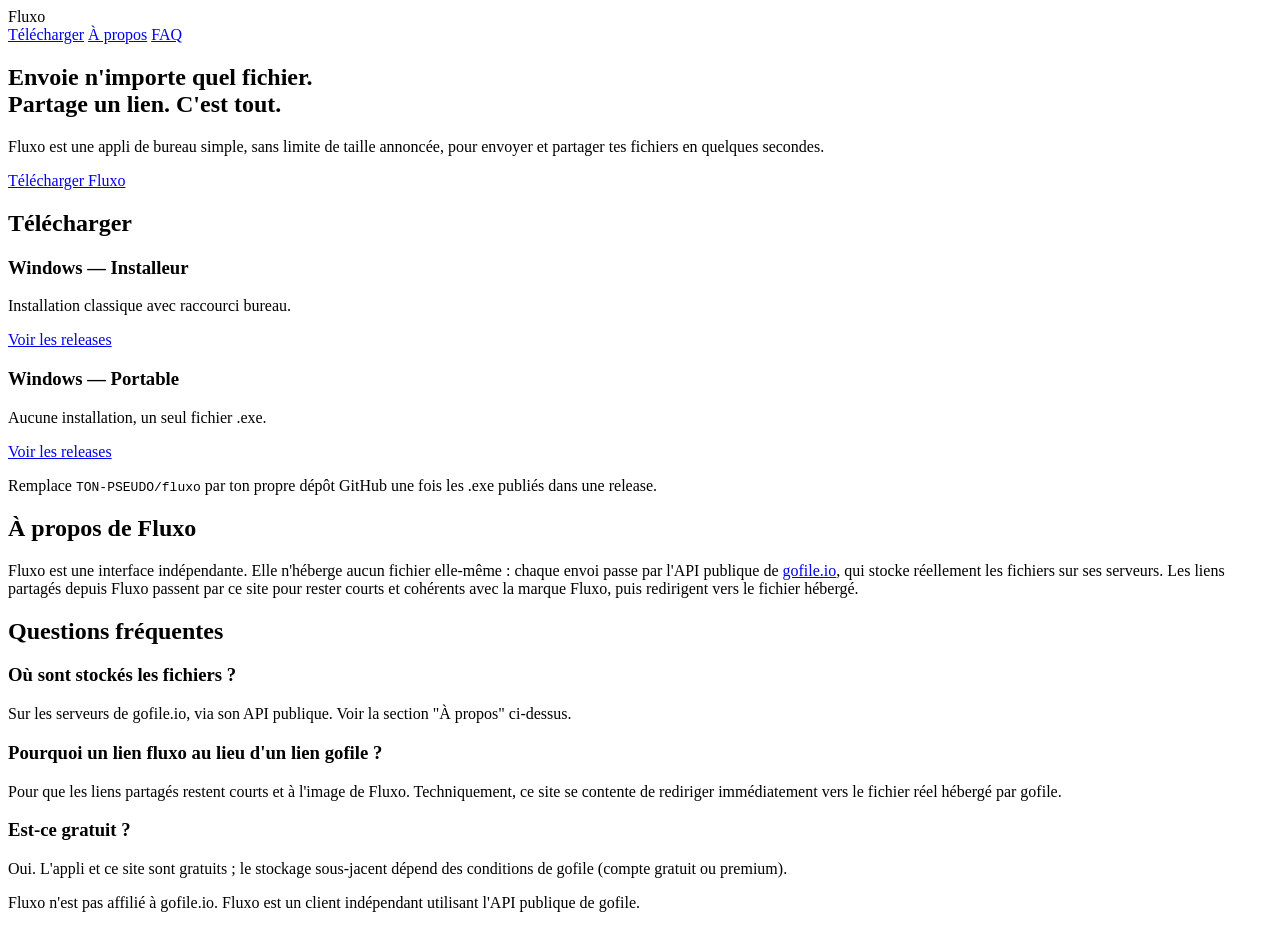
==== index.html @ 8bd1fd04 "Add files via upload" ====
<!DOCTYPE html>
<html lang="fr">
<head>
<meta charset="UTF-8" />
<meta name="viewport" content="width=device-width, initial-scale=1.0" />
<title>Fluxo — Envoie et partage tes fichiers</title>
<meta name="description" content="Fluxo, une appli de bureau simple pour envoyer et partager des fichiers, sans limite de taille." />
<link rel="preconnect" href="https://fonts.googleapis.com">
<link rel="preconnect" href="https://fonts.gstatic.com" crossorigin>
<link href="https://fonts.googleapis.com/css2?family=Space+Grotesk:wght@500;600;700&family=Inter:wght@400;500;600&display=swap" rel="stylesheet">
<link rel="stylesheet" href="style.css" />
</head>
<body>

  <header class="topbar">
    <div class="brand">
      <span class="brand-mark"></span>
      <span class="brand-name">Fluxo</span>
    </div>
    <nav class="topnav">
      <a href="#download">Télécharger</a>
      <a href="#about">À propos</a>
      <a href="#faq">FAQ</a>
    </nav>
  </header>

  <main>
    <section class="hero">
      <h1>Envoie n'importe quel fichier.<br>Partage un lien. C'est tout.</h1>
      <p class="hero-sub">Fluxo est une appli de bureau simple, sans limite de taille annoncée, pour envoyer et partager tes fichiers en quelques secondes.</p>
      <a href="#download" class="btn btn-primary">Télécharger Fluxo</a>
    </section>

    <section id="download" class="section">
      <h2>Télécharger</h2>
      <div class="download-cards">
        <div class="download-card">
          <h3>Windows — Installeur</h3>
          <p>Installation classique avec raccourci bureau.</p>
          <a class="btn btn-secondary" href="https://github.com/TON-PSEUDO/fluxo/releases/latest">Voir les releases</a>
        </div>
        <div class="download-card">
          <h3>Windows — Portable</h3>
          <p>Aucune installation, un seul fichier .exe.</p>
          <a class="btn btn-secondary" href="https://github.com/TON-PSEUDO/fluxo/releases/latest">Voir les releases</a>
        </div>
      </div>
      <p class="hint-text">Remplace <code>TON-PSEUDO/fluxo</code> par ton propre dépôt GitHub une fois les .exe publiés dans une release.</p>
    </section>

    <section id="about" class="section">
      <h2>À propos de Fluxo</h2>
      <p>Fluxo est une interface indépendante. Elle n'héberge aucun fichier elle-même : chaque envoi passe par l'API publique de <a href="https://gofile.io" target="_blank" rel="noopener">gofile.io</a>, qui stocke réellement les fichiers sur ses serveurs. Les liens partagés depuis Fluxo passent par ce site pour rester courts et cohérents avec la marque Fluxo, puis redirigent vers le fichier hébergé.</p>
    </section>

    <section id="faq" class="section">
      <h2>Questions fréquentes</h2>
      <div class="faq-item">
        <h3>Où sont stockés les fichiers ?</h3>
        <p>Sur les serveurs de gofile.io, via son API publique. Voir la section "À propos" ci-dessus.</p>
      </div>
      <div class="faq-item">
        <h3>Pourquoi un lien fluxo au lieu d'un lien gofile ?</h3>
        <p>Pour que les liens partagés restent courts et à l'image de Fluxo. Techniquement, ce site se contente de rediriger immédiatement vers le fichier réel hébergé par gofile.</p>
      </div>
      <div class="faq-item">
        <h3>Est-ce gratuit ?</h3>
        <p>Oui. L'appli et ce site sont gratuits ; le stockage sous-jacent dépend des conditions de gofile (compte gratuit ou premium).</p>
      </div>
    </section>
  </main>

  <footer class="footer">
    <p>Fluxo n'est pas affilié à gofile.io. Fluxo est un client indépendant utilisant l'API publique de gofile.</p>
  </footer>

</body>
</html>
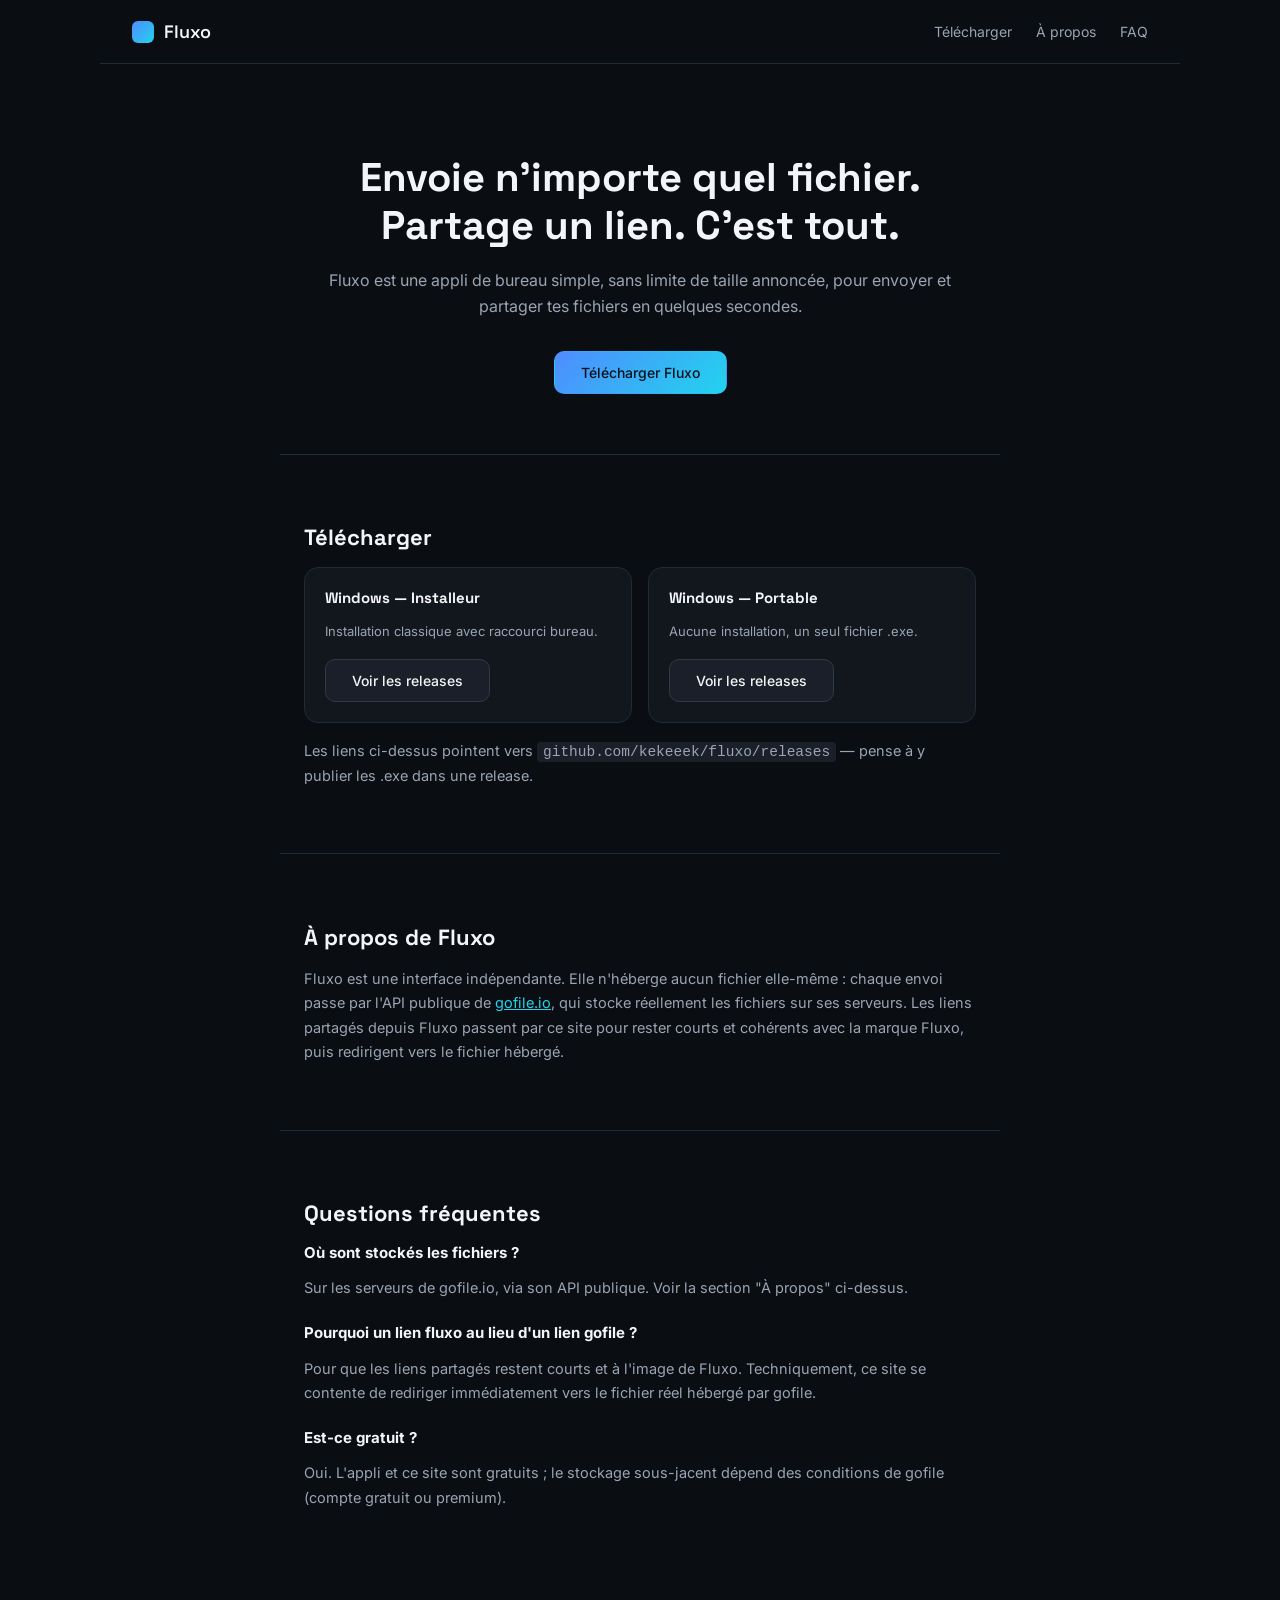
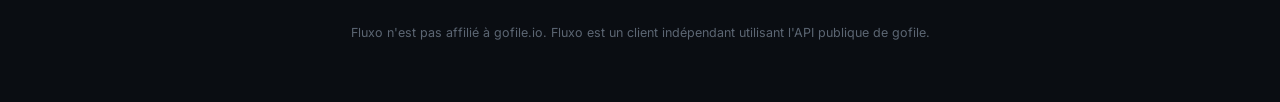
==== commit c73a0fb0: "Add files via upload" ====
--- a/index.html
+++ b/index.html
@@ -37,15 +37,15 @@
         <div class="download-card">
           <h3>Windows — Installeur</h3>
           <p>Installation classique avec raccourci bureau.</p>
-          <a class="btn btn-secondary" href="https://github.com/TON-PSEUDO/fluxo/releases/latest">Voir les releases</a>
+          <a class="btn btn-secondary" href="https://github.com/kekeeek/fluxo/releases/latest">Voir les releases</a>
         </div>
         <div class="download-card">
           <h3>Windows — Portable</h3>
           <p>Aucune installation, un seul fichier .exe.</p>
-          <a class="btn btn-secondary" href="https://github.com/TON-PSEUDO/fluxo/releases/latest">Voir les releases</a>
+          <a class="btn btn-secondary" href="https://github.com/kekeeek/fluxo/releases/latest">Voir les releases</a>
         </div>
       </div>
-      <p class="hint-text">Remplace <code>TON-PSEUDO/fluxo</code> par ton propre dépôt GitHub une fois les .exe publiés dans une release.</p>
+      <p class="hint-text">Les liens ci-dessus pointent vers <code>github.com/kekeeek/fluxo/releases</code> — pense à y publier les .exe dans une release.</p>
     </section>
 
     <section id="about" class="section">
--- a/style.css
+++ b/style.css
@@ -0,0 +1,116 @@
+:root {
+  --bg-deep: #0A0D12;
+  --bg-panel: #12161D;
+  --bg-elevated: #1A1F29;
+  --border: #232935;
+  --border-strong: #313A49;
+
+  --accent-1: #4F8CFF;
+  --accent-2: #22D3EE;
+
+  --text-primary: #F3F5F8;
+  --text-secondary: #9AA4B2;
+  --text-muted: #5C6673;
+
+  --font-display: 'Space Grotesk', 'Inter', sans-serif;
+  --font-body: 'Inter', -apple-system, sans-serif;
+}
+
+* { box-sizing: border-box; }
+
+body {
+  margin: 0;
+  background: var(--bg-deep);
+  color: var(--text-primary);
+  font-family: var(--font-body);
+  -webkit-font-smoothing: antialiased;
+}
+
+a { color: var(--accent-2); }
+
+.brand { display: flex; align-items: center; gap: 10px; }
+.brand-mark {
+  width: 22px;
+  height: 22px;
+  border-radius: 6px;
+  background: linear-gradient(135deg, var(--accent-1), var(--accent-2));
+}
+.brand-name { font-family: var(--font-display); font-weight: 600; font-size: 18px; }
+
+.topbar {
+  display: flex;
+  align-items: center;
+  justify-content: space-between;
+  padding: 20px 32px;
+  border-bottom: 1px solid var(--border);
+  max-width: 1080px;
+  margin: 0 auto;
+}
+
+.topnav { display: flex; gap: 24px; }
+.topnav a { color: var(--text-secondary); text-decoration: none; font-size: 14px; }
+.topnav a:hover { color: var(--text-primary); }
+
+.hero {
+  max-width: 720px;
+  margin: 0 auto;
+  padding: 90px 24px 60px;
+  text-align: center;
+}
+
+.hero h1 {
+  font-family: var(--font-display);
+  font-size: 40px;
+  line-height: 1.2;
+  margin: 0 0 18px;
+}
+
+.hero-sub { color: var(--text-secondary); font-size: 16px; line-height: 1.6; margin-bottom: 32px; }
+
+.btn {
+  display: inline-block;
+  border-radius: 10px;
+  padding: 12px 26px;
+  font-size: 14px;
+  font-weight: 500;
+  text-decoration: none;
+  cursor: pointer;
+  border: 1px solid transparent;
+}
+
+.btn-primary { background: linear-gradient(135deg, var(--accent-1), var(--accent-2)); color: #06121F; }
+.btn-secondary { background: var(--bg-elevated); border-color: var(--border-strong); color: var(--text-primary); }
+
+.section { max-width: 720px; margin: 0 auto; padding: 50px 24px; border-top: 1px solid var(--border); }
+.section h2 { font-family: var(--font-display); font-size: 22px; margin-bottom: 16px; }
+.section p { color: var(--text-secondary); line-height: 1.7; font-size: 14.5px; }
+
+.download-cards { display: flex; gap: 16px; flex-wrap: wrap; margin-bottom: 16px; }
+.download-card {
+  flex: 1;
+  min-width: 220px;
+  background: var(--bg-panel);
+  border: 1px solid var(--border);
+  border-radius: 14px;
+  padding: 20px;
+}
+.download-card h3 { font-family: var(--font-display); font-size: 15px; margin: 0 0 8px; }
+.download-card p { font-size: 13px; margin-bottom: 16px; }
+
+.hint-text { font-size: 12.5px; color: var(--text-muted); }
+.hint-text code { background: var(--bg-elevated); padding: 2px 6px; border-radius: 4px; }
+
+.faq-item { margin-bottom: 22px; }
+.faq-item h3 { font-size: 15px; margin: 0 0 6px; color: var(--text-primary); }
+
+.footer { text-align: center; padding: 30px 24px 50px; color: var(--text-muted); font-size: 12.5px; }
+
+.redirect-page {
+  height: 100vh;
+  display: flex;
+  flex-direction: column;
+  align-items: center;
+  justify-content: center;
+  gap: 16px;
+}
+.redirect-text { color: var(--text-secondary); font-size: 14px; }
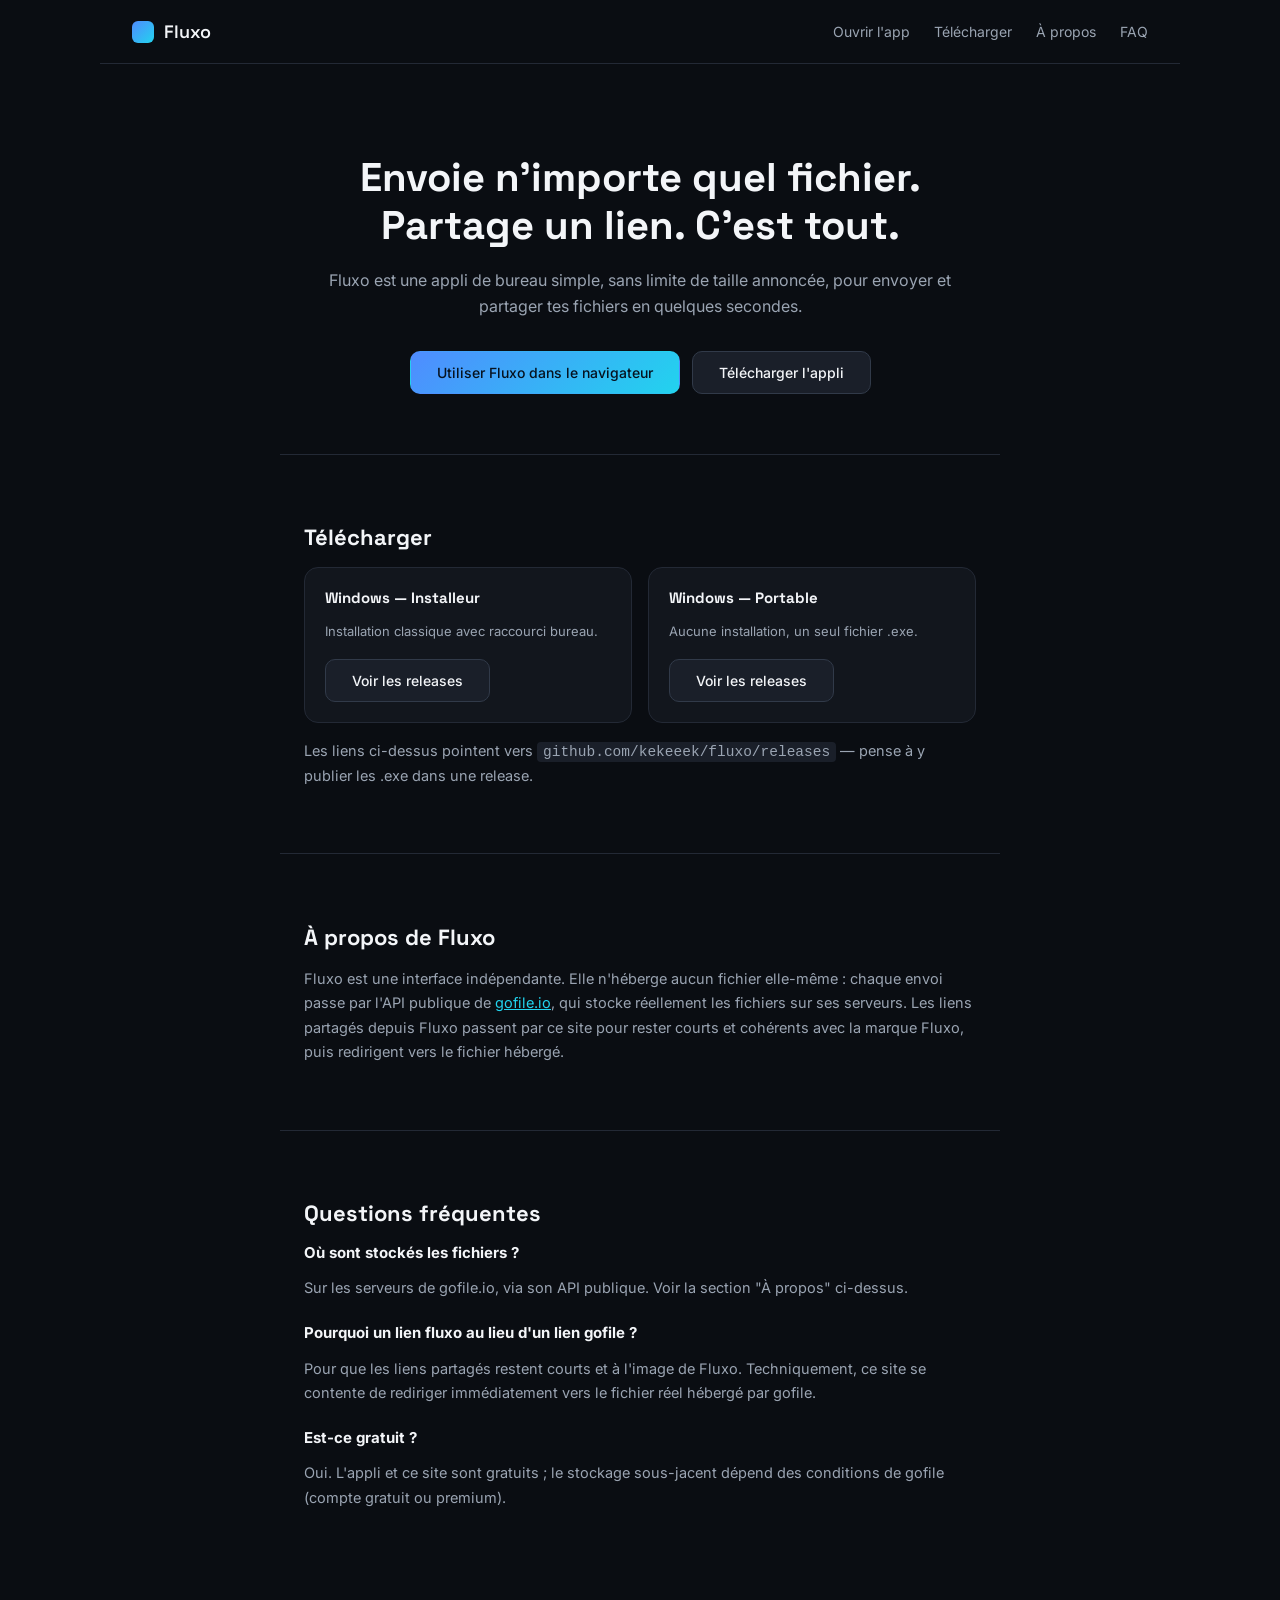
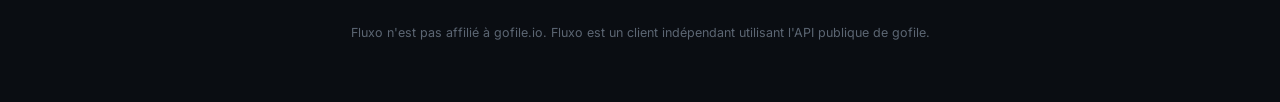
==== commit 528c2066: "Add files via upload" ====
--- a/index.html
+++ b/index.html
@@ -18,6 +18,7 @@
       <span class="brand-name">Fluxo</span>
     </div>
     <nav class="topnav">
+      <a href="app.html">Ouvrir l'app</a>
       <a href="#download">Télécharger</a>
       <a href="#about">À propos</a>
       <a href="#faq">FAQ</a>
@@ -28,7 +29,10 @@
     <section class="hero">
       <h1>Envoie n'importe quel fichier.<br>Partage un lien. C'est tout.</h1>
       <p class="hero-sub">Fluxo est une appli de bureau simple, sans limite de taille annoncée, pour envoyer et partager tes fichiers en quelques secondes.</p>
-      <a href="#download" class="btn btn-primary">Télécharger Fluxo</a>
+      <div class="hero-actions">
+        <a href="app.html" class="btn btn-primary">Utiliser Fluxo dans le navigateur</a>
+        <a href="#download" class="btn btn-secondary">Télécharger l'appli</a>
+      </div>
     </section>
 
     <section id="download" class="section">
--- a/style.css
+++ b/style.css
@@ -67,6 +67,8 @@
 
 .hero-sub { color: var(--text-secondary); font-size: 16px; line-height: 1.6; margin-bottom: 32px; }
 
+.hero-actions { display: flex; gap: 12px; justify-content: center; flex-wrap: wrap; }
+
 .btn {
   display: inline-block;
   border-radius: 10px;
